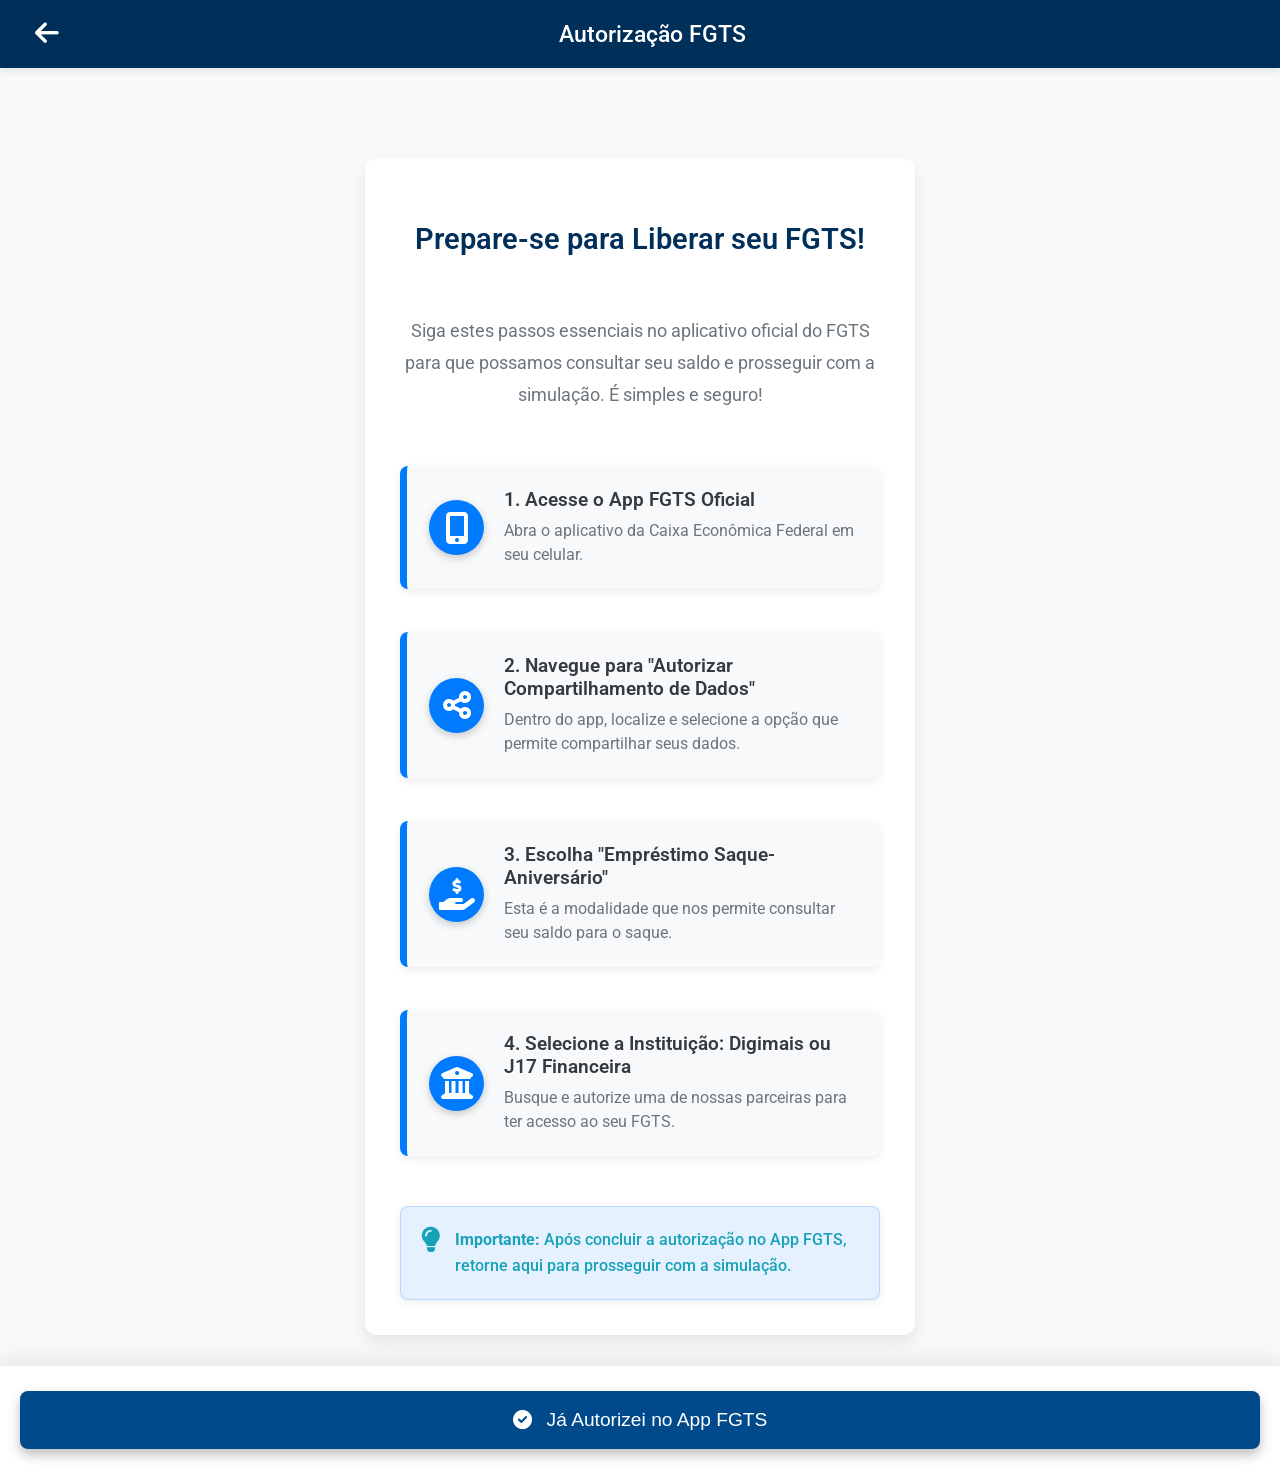
==== auth.html @ 49140276 "Update and rename screen_auth.html to auth.html" ====
<!DOCTYPE html>
<html lang="pt-BR">
<head>
    <meta charset="UTF-8">
    <meta name="viewport" content="width=device-width, initial-scale=1.0">
    <title>Saque Aqui - Autorização Segura</title>
    <link rel="stylesheet" href="css/app_styles.css">    
    <link href="https://fonts.googleapis.com/css2?family=Roboto:wght@300;400;500;700&display=swap" rel="stylesheet">
    <link rel="stylesheet" href="https://cdnjs.cloudflare.com/ajax/libs/font-awesome/6.0.0-beta3/css/all.min.css">
</head>
<body class="auth-screen">
    <div class="header">
        <button class="back-button interactive" aria-label="Voltar para a tela anterior"><i class="fas fa-arrow-left"></i></button>
        <h2>Autorização FGTS</h2>
    </div>

    <main class="content-container">
        <h3>Prepare-se para Liberar seu FGTS!</h3>
        <p class="description-text">Siga estes passos essenciais no aplicativo oficial do FGTS para que possamos consultar seu saldo e prosseguir com a simulação. É simples e seguro!</p>

        <div class="instruction-block">
            <div class="icon-circle"><i class="fas fa-mobile-alt"></i></div>
            <div class="text-content">
                <h4>1. Acesse o App FGTS Oficial</h4>
                <p>Abra o aplicativo da Caixa Econômica Federal em seu celular.</p>
            </div>
        </div>

        <div class="instruction-block">
            <div class="icon-circle"><i class="fas fa-share-alt"></i></div>
            <div class="text-content">
                <h4>2. Navegue para "Autorizar Compartilhamento de Dados"</h4>
                <p>Dentro do app, localize e selecione a opção que permite compartilhar seus dados.</p>
            </div>
        </div>

        <div class="instruction-block">
            <div class="icon-circle"><i class="fas fa-hand-holding-usd"></i></div>
            <div class="text-content">
                <h4>3. Escolha "Empréstimo Saque-Aniversário"</h4>
                <p>Esta é a modalidade que nos permite consultar seu saldo para o saque.</p>
            </div>
        </div>

        <div class="instruction-block last">
            <div class="icon-circle"><i class="fas fa-university"></i></div>
            <div class="text-content">
                <h4>4. Selecione a Instituição: Digimais ou J17 Financeira</h4>
                <p>Busque e autorize uma de nossas parceiras para ter acesso ao seu FGTS.</p>
            </div>
        </div>

        <div class="attention-box info-box">
            <i class="fas fa-lightbulb"></i>
            <p><strong>Importante:</strong> Após concluir a autorização no App FGTS, retorne aqui para prosseguir com a simulação.</p>
        </div>
    </main>

    <div class="fixed-bottom-bar">
        <button id="authButton" class="main-button interactive"><i class="fas fa-check-circle"></i> Já Autorizei no App FGTS</button>
    </div>
    <script src="js/app_scripts.js"></script>
</body>
</html>
---- css/app_styles.css ----
/* Variáveis de Cores (Tema "Bank-Grade" Avançado) */
:root {
    --primary-color: #002f5a;   /* Azul Marinho Profundo (Corporate Blue) */
    --secondary-color: #004a8b; /* Azul Escuro Vívido (Para botões e destaques) */
    --accent-color: #007bff;    /* Azul Standard (links, ícones, elementos de foco) */
    --text-color-primary: #343a40; /* Preto quase puro para texto principal */
    --text-color-secondary: #6c757d; /* Cinza escuro para subtextos */
    --background-color: #f8f9fa; /* Fundo muito claro, quase branco */
    --surface-color: #ffffff; /* Branco puro para cartões e áreas de conteúdo */
    --border-color: #e9ecef; /* Cinza muito claro para bordas suaves */
    --success-color: #28a745; /* Verde para sucesso e ações positivas */
    --error-color: #dc3545; /* Vermelho para erros e avisos */
    --info-color: #17a2b8; /* Azul turquesa para informações */
    --warning-color: #ffc107; /* Amarelo para alertas e atenção */
    --shadow-color: rgba(0, 0, 0, 0.08); /* Sombra suave e discreta */
    --font-family: 'Roboto', sans-serif; /* Fonte profissional e legível */
    --border-radius-lg: 12px; /* Cantos mais arredondados para um visual moderno */
    --border-radius-md: 8px;
    --border-radius-sm: 5px;
}

/* Reset Básico e Box-Sizing */
html, body {
    margin: 0;
    padding: 0;
    font-family: var(--font-family);
    background-color: var(--background-color);
    color: var(--text-color-primary);
    min-height: 100vh;
    box-sizing: border-box; /* Garante que padding e border sejam incluídos na largura/altura */
    overflow-x: hidden; /* Previne rolagem horizontal indesejada */
    -webkit-font-smoothing: antialiased; /* Suaviza a renderização da fonte no WebKit */
    -moz-osx-font-smoothing: grayscale; /* Suaviza a renderização da fonte no Firefox */
}

/* Configurações Flexbox para o Body */
body {
    display: flex;
    flex-direction: column; /* Conteúdo empilhado verticalmente */
    justify-content: flex-start; /* Alinha o conteúdo ao topo por padrão */
    align-items: center; /* Centraliza horizontalmente */
}

/* Telas específicas que exigem centralização vertical (splash, welcome) */
.splash-screen, .welcome-screen {
    justify-content: center; /* Centraliza o conteúdo verticalmente */
    flex-direction: column; /* Garante que os itens internos se empilhem */
    text-align: center; /* Centraliza o texto dentro dessas telas */
}

/* --- Splash Screen (Tela de Carregamento Inicial) --- */
.splash-screen {
    background: linear-gradient(135deg, var(--primary-color), var(--secondary-color)); /* Gradiente sutil */
    gap: 25px; /* Espaçamento entre elementos */
    width: 100vw; /* Ocupa a largura total da viewport */
    height: 100vh; /* Ocupa a altura total da viewport */
}

.splash-container {
    display: flex;
    flex-direction: column;
    align-items: center;
    justify-content: center;
    animation: fadeInScale 1.2s cubic-bezier(0.25, 0.46, 0.45, 0.94) forwards; /* Animação de entrada suave */
}

/* NOVO ESTILO: Logotipo na Splash Screen */
.splash-image-logo {
    width: 120px; /* Tamanho do seu logo */
    height: auto;
    margin-bottom: 20px;
    filter: drop-shadow(0px 5px 10px rgba(0,0,0,0.3)); /* Sombra para o logo */
    animation: fadeIn 0.8s ease-out 0.2s forwards; /* Animação de fade-in para o logo */
}


.splash-logo {
    font-size: 3.2rem; /* Tamanho da fonte maior para o logo */
    color: var(--surface-color); /* Cor branca */
    margin-bottom: 20px;
    font-weight: 700; /* Negrito */
    text-shadow: 2px 2px 5px rgba(0,0,0,0.25); /* Sombra sutil no texto */
}

.splash-spinner {
    border: 6px solid rgba(255, 255, 255, 0.3); /* Borda transparente para o spinner */
    border-top: 6px solid var(--surface-color); /* Borda sólida superior para o efeito de rotação */
    border-radius: 50%; /* Faz o spinner ser circular */
    width: 70px;
    height: 70px;
    animation: spin 1s linear infinite, fadeIn 0.8s ease-out 0.5s forwards; /* Animação de rotação e fade-in */
    opacity: 0; /* Começa invisível para o fade-in */
}

.splash-message {
    color: rgba(255, 255, 255, 0.9); /* Mensagem com transparência */
    font-size: 1.15rem;
    margin-top: 25px;
    animation: fadeInUp 0.8s ease-out 1s forwards; /* Animação de fade-in e subida */
    opacity: 0; /* Começa invisível */
}

/* --- Animações da Splash Screen e Gerais --- */
@keyframes spin {
    0% { transform: rotate(0deg); }
    100% { transform: rotate(360deg); }
}

@keyframes fadeIn {
    from { opacity: 0; }
    to { opacity: 1; }
}

@keyframes fadeInScale {
    from {
        opacity: 0;
        transform: scale(0.9);
    }
    to {
        opacity: 1;
        transform: scale(1);
    }
}

@keyframes fadeInDown {
    from {
        opacity: 0;
        transform: translateY(-30px);
    }
    to {
        opacity: 1;
        transform: translateY(0);
    }
}

@keyframes fadeInUp {
    from {
        opacity: 0;
        transform: translateY(30px);
    }
    to {
        opacity: 1;
        transform: translateY(0);
    }
}

/* Classes para controlar atrasos de animação (usadas em .html) */
.fade-in-down, .fade-in-up { 
    animation-fill-mode: forwards; /* Mantém o estado final da animação */
    opacity: 0; /* Inicia invisível para as animações */
}
.delay-1 { animation-delay: 0.2s; }
.delay-2 { animation-delay: 0.4s; }
.delay-3 { animation-delay: 0.6s; }
.delay-4 { animation-delay: 0.8s; }
.delay-5 { animation-delay: 1.0s; }


/* --- Welcome Screen (Tela de Boas-Vindas) --- */
.welcome-screen {
    background-color: var(--background-color);
    padding: 25px;
    width: 100vw;
    height: 100vh;
    overflow-y: auto; /* Permite rolagem se o conteúdo for maior que a tela */
}

.welcome-container {
    max-width: 500px; /* Largura máxima do container de conteúdo */
    padding: 35px; /* Mais padding interno */
    background-color: var(--surface-color);
    border-radius: var(--border-radius-lg);
    box-shadow: 0 12px 25px var(--shadow-color); /* Sombra mais pronunciada e suave */
    animation: fadeInUp 0.8s cubic-bezier(0.25, 0.46, 0.45, 0.94) forwards;
    width: 100%;
    box-sizing: border-box;
    margin-top: auto; /* Usado para centralização vertical com 'margin-bottom: auto' */
    margin-bottom: auto;
}

/* NOVO ESTILO: Logotipo na Welcome Screen */
.welcome-image-logo {
    width: 100px; /* Tamanho do seu logo */
    height: auto;
    margin: 0 auto 20px auto; /* Centraliza e adiciona margem inferior */
    display: block; /* Garante que ocupe sua própria linha */
}

.logo-text { /* Estilo do título "Saque Aqui" na welcome screen */
    font-size: 2.5rem; /* Tamanho da fonte maior */
    color: var(--primary-color);
    margin: 0 auto 30px auto; /* Centraliza e adiciona margem inferior */
    font-weight: 700;
    display: block;
    text-align: center;
}

.slogan {
    color: var(--text-color-secondary);
    font-size: 1.2rem;
    line-height: 1.7; /* Mais espaçamento entre linhas */
    margin-bottom: 40px;
    font-weight: 400;
    text-align: center;
}

.security-badges {
    display: flex;
    flex-wrap: wrap; /* Permite quebras de linha para badges */
    gap: 15px; /* Espaçamento entre os badges */
    justify-content: center;
    margin-bottom: 35px;
}

.security-badge {
    background-color: var(--primary-color);
    color: var(--surface-color);
    padding: 10px 18px;
    border-radius: var(--border-radius-md);
    font-size: 0.95rem;
    display: flex;
    align-items: center;
    gap: 8px;
    font-weight: 500;
    transition: transform 0.2s ease, background-color 0.2s ease;
    box-shadow: 0 2px 5px rgba(0,0,0,0.15); /* Sombra nos badges */
}
.security-badge:hover {
    transform: translateY(-3px); /* Efeito de elevação ao passar o mouse */
    background-color: var(--secondary-color);
}

.security-badge i {
    font-size: 1.1rem;
}

.feature-grid {
    display: grid;
    grid-template-columns: repeat(auto-fit, minmax(120px, 1fr)); /* Layout responsivo em grade */
    gap: 30px; /* Mais espaçamento entre os itens da grade */
    margin-bottom: 45px;
}

.feature-item {
    background-color: var(--background-color);
    padding: 25px;
    border-radius: var(--border-radius-md);
    text-align: center;
    transition: transform 0.3s ease-in-out, box-shadow 0.3s ease-in-out, background-color 0.3s ease;
    cursor: pointer;
    border: 1px solid var(--border-color);
    box-shadow: 0 2px 6px rgba(0,0,0,0.05); /* Sombra leve nos itens */
}

.feature-item:hover {
    transform: translateY(-8px); /* Elevação mais acentuada no hover */
    box-shadow: 0 8px 18px var(--shadow-color);
    background-color: #eef2f5; /* Um cinza muito sutil no hover */
}

.feature-item i {
    color: var(--accent-color);
    margin-bottom: 15px;
    font-size: 2.4rem; /* Ícones maiores */
}

.feature-item p {
    color: var(--text-color-primary);
    font-weight: 500;
    margin: 0;
    font-size: 1.05rem;
}

.trust-section {
    color: var(--success-color);
    font-size: 1.05rem;
    margin-top: 30px;
    font-weight: 500;
    display: flex;
    align-items: center;
    justify-content: center;
    gap: 10px;
}

.trust-section i {
    font-size: 1.2rem;
}

/* --- Header Padrão para Telas de Conteúdo --- */
.header {
    background-color: var(--primary-color);
    color: var(--surface-color);
    padding: 18px 25px; /* Mais padding no header */
    width: 100%;
    box-sizing: border-box;
    display: flex;
    align-items: center;
    position: sticky; /* Fixa o header no topo ao rolar */
    top: 0;
    z-index: 100; /* Garante que o header fique acima de outros elementos */
    box-shadow: 0 4px 8px var(--shadow-color); /* Sombra elegante no header */
}

.header .back-button {
    background: none;
    border: none;
    color: var(--surface-color);
    font-size: 1.7rem; /* Ícone de voltar maior */
    margin-right: 20px;
    cursor: pointer;
    padding: 0 10px;
    transition: transform 0.2s ease, opacity 0.2s ease;
}

.header .back-button:active {
    transform: translateX(-7px); /* Efeito de "empurrar" para trás */
    opacity: 0.8;
}

.header h2 {
    margin: 0;
    font-size: 1.45rem;
    font-weight: 500;
    flex-grow: 1;
    text-align: center;
    transform: translateX(-20px); /* Ajusta para centralizar melhor o título */
}

/* --- Content Container Padrão (para todas as telas de conteúdo) --- */
.content-container {
    width: 90%;
    max-width: 550px; /* Largura máxima maior para conteúdo */
    padding: 35px;
    background-color: var(--surface-color);
    border-radius: var(--border-radius-lg);
    box-shadow: 0 8px 16px var(--shadow-color);
    margin-top: 90px; /* Espaço para o header fixo */
    margin-bottom: 30px; /* Espaço antes do fixed-bottom-bar */
    box-sizing: border-box;
    flex-grow: 1; /* Ocupa o espaço disponível verticalmente */
    display: flex;
    flex-direction: column;
    gap: 25px; /* Espaçamento entre os elementos do container */
}

/* --- Títulos e Parágrafos --- */
h3 {
    color: var(--primary-color);
    margin-bottom: 18px;
    font-size: 1.8rem; /* Títulos de seção maiores */
    font-weight: 600;
    text-align: center;
}

.description-text {
    color: var(--text-color-secondary);
    line-height: 1.8;
    font-size: 1.1rem;
    margin-bottom: 30px;
    text-align: center;
}

/* --- Botões Principais e Secundários --- */
.main-button {
    background-color: var(--secondary-color);
    color: var(--surface-color);
    border: none;
    border-radius: var(--border-radius-md);
    padding: 18px 30px; /* Mais padding para botões */
    font-size: 1.2rem;
    font-weight: 500;
    cursor: pointer;
    box-shadow: 0 6px 12px rgba(0,0,0,0.25); /* Sombra mais destacada para botões */
    transition: background-color 0.3s ease, transform 0.2s ease, box-shadow 0.3s ease;
    width: 100%;
    display: flex;
    justify-content: center;
    align-items: center;
    gap: 15px; /* Mais espaçamento entre ícone e texto */
    text-decoration: none; /* Garante que botões como links não tenham sublinhado */
}

.main-button:hover {
    background-color: #003366; /* Tom mais escuro no hover */
    transform: translateY(-5px); /* Efeito de elevação mais forte */
    box-shadow: 0 10px 20px rgba(0,0,0,0.35);
}

/* Feedback visual ao clicar (usado com JS) */
.interactive.active {
    transform: translateY(2px); /* Pequeno recuo ao clicar */
    box-shadow: 0 3px 8px rgba(0,0,0,0.2);
    opacity: 0.9;
}

.main-button.whatsapp {
    background-color: #25d366; /* Verde icônico do WhatsApp */
    box-shadow: 0 6px 12px rgba(37, 211, 102, 0.4);
}

.main-button.whatsapp:hover {
    background-color: #1da851;
    box-shadow: 0 10px 20px rgba(37, 211, 102, 0.6);
}

.secondary-button {
    background-color: transparent;
    color: var(--primary-color);
    border: 2px solid var(--primary-color); /* Borda mais grossa */
    box-shadow: none;
    font-weight: 500;
}
.secondary-button:hover {
    background-color: var(--primary-color);
    color: var(--surface-color);
    box-shadow: 0 2px 5px var(--shadow-color);
}

.action-buttons-container {
    display: flex;
    flex-direction: column;
    gap: 18px; /* Espaçamento entre botões de ação */
    margin-top: 30px;
}

/* --- Blocos de Instrução/Informação (para tela de Autorização) --- */
.instruction-block {
    display: flex;
    align-items: center; /* Alinha o ícone e texto verticalmente */
    gap: 20px;
    background-color: var(--background-color);
    padding: 22px; /* Mais padding interno */
    border-radius: var(--border-radius-md);
    margin-bottom: 18px;
    border-left: 7px solid var(--accent-color); /* Linha de destaque mais proeminente */
    transition: transform 0.3s ease-in-out, box-shadow 0.3s ease-in-out, background-color 0.3s ease;
    box-shadow: 0 3px 8px rgba(0,0,0,0.08); /* Sombra mais elegante */
    cursor: pointer;
}

.instruction-block.last {
    margin-bottom: 0;
}

.instruction-block:hover {
    transform: translateY(-6px); /* Elevação no hover */
    box-shadow: 0 6px 15px var(--shadow-color);
    background-color: #f1f5f8; /* Fundo levemente mais escuro no hover */
}

.instruction-block .icon-circle {
    min-width: 55px; /* Tamanho fixo e maior para o círculo do ícone */
    height: 55px;
    border-radius: 50%;
    background-color: var(--accent-color);
    color: var(--surface-color);
    display: flex;
    align-items: center;
    justify-content: center;
    font-size: 2rem; /* Ícone maior dentro do círculo */
    box-shadow: 0 3px 8px rgba(0,0,0,0.2); /* Sombra no círculo do ícone */
}

.instruction-block .text-content h4 {
    color: var(--text-color-primary);
    margin-top: 0;
    margin-bottom: 8px;
    font-weight: 600;
    font-size: 1.2rem;
}

.instruction-block .text-content p {
    color: var(--text-color-secondary);
    margin: 0;
    text-align: left;
    font-size: 1rem;
    line-height: 1.5;
}

.attention-box, .info-box {
    background-color: rgba(0, 123, 255, 0.1); /* Azul mais claro e suave para caixas de informação */
    color: var(--info-color);
    padding: 20px;
    border-radius: var(--border-radius-md);
    margin-top: 25px;
    text-align: center;
    font-size: 1rem;
    box-shadow: 0 2px 8px rgba(0,0,0,0.08);
    display: flex;
    align-items: flex-start; /* Alinha o ícone no topo */
    gap: 15px;
    border: 1px solid rgba(0, 123, 255, 0.2); /* Borda suave */
}
.attention-box.info-box i {
    font-size: 1.6rem;
    color: var(--info-color);
    flex-shrink: 0; /* Impede que o ícone encolha */
}
.attention-box p {
    margin: 0;
    color: var(--info-color);
    text-align: left;
    font-weight: 500;
    line-height: 1.6;
}
.attention-box strong {
    font-weight: 700;
}

/* --- Formulários (Campos de Input) --- */
.form-group {
    margin-bottom: 25px;
}

.form-group label {
    display: block;
    margin-bottom: 12px;
    font-weight: 500;
    color: var(--text-color-primary);
    font-size: 1.08rem;
    display: flex;
    align-items: center;
    gap: 10px;
}

.form-group input {
    width: 100%;
    padding: 15px 20px; /* Mais padding para inputs */
    border: 1px solid var(--border-color);
    border-radius: var(--border-radius-md);
    font-size: 1.05rem;
    color: var(--text-color-primary);
    transition: border-color 0.3s ease, box-shadow 0.3s ease, background-color 0.3s ease;
    box-sizing: border-box;
    background-color: var(--background-color);
}

.form-group input:focus {
    outline: none;
    border-color: var(--secondary-color); /* Borda azul no foco */
    box-shadow: 0 0 0 4px rgba(0, 74, 139, 0.25); /* Sombra de foco mais visível */
    background-color: var(--surface-color);
}

.input-feedback {
    font-size: 0.9rem;
    color: var(--error-color);
    margin-top: 8px;
    display: none; /* Controlado via JavaScript */
    font-weight: 500;
}

/* --- Indicador de Carregamento (Simulação) --- */
.loading-indicator {
    display: none; /* Escondido por padrão, mostrado via JS */
    flex-direction: column;
    align-items: center;
    justify-content: center;
    gap: 25px;
    text-align: center;
    padding: 60px 25px; /* Mais padding */
    background-color: var(--background-color);
    border-radius: var(--border-radius-lg);
    box-shadow: 0 8px 16px var(--shadow-color);
    border: 1px solid var(--border-color);
}

.loading-indicator .spinner {
    border: 7px solid rgba(0, 47, 90, 0.2); /* Base transparente do spinner */
    border-top: 7px solid var(--primary-color); /* Parte que gira do spinner */
    border-radius: 50%;
    width: 80px;
    height: 80px;
    animation: spin 0.9s cubic-bezier(0.68, -0.55, 0.27, 1.55) infinite; /* Animação mais dinâmica */
}

.loading-indicator p {
    color: var(--text-color-primary);
    font-size: 1.15rem;
    font-weight: 500;
}

.progress-bar {
    width: 95%; /* Barra de progresso mais larga */
    height: 12px; /* Barra de progresso mais alta */
    background-color: var(--border-color);
    border-radius: 6px;
    overflow: hidden;
    margin-top: 20px;
}

.progress {
    height: 100%;
    width: 0%;
    background-color: var(--success-color);
    border-radius: 6px;
    transition: width 0.4s ease-in-out; /* Transição suave na largura */
}

.loading-steps {
    font-size: 1rem;
    color: var(--text-color-secondary);
    margin-top: 12px;
    font-style: italic;
}

/* --- Mensagens de Resultado da Simulação --- */
.simulation-outcome-message {
    display: none; /* Escondido por padrão */
    background-color: var(--surface-color);
    border-radius: var(--border-radius-lg);
    padding: 35px;
    text-align: center;
    box-shadow: 0 8px 16px var(--shadow-color);
    margin-top: 30px;
    border: 1px solid var(--border-color);
}

.simulation-outcome-message h3 {
    color: var(--primary-color);
    font-size: 2.2rem; /* Título do resultado maior */
    margin-bottom: 15px;
    font-weight: 700;
}

.simulation-outcome-message p {
    font-size: 1.15rem;
    color: var(--text-color-primary);
    margin-bottom: 30px;
    line-height: 1.7;
}

/* --- Mensagens de Alerta (Info, Sucesso, Erro - genéricas) --- */
.message-box {
    padding: 20px;
    border-radius: var(--border-radius-md);
    margin-bottom: 25px;
    font-size: 1rem;
    line-height: 1.6;
    display: flex;
    align-items: flex-start; /* Alinha o ícone no topo */
    gap: 15px;
    box-shadow: 0 2px 8px rgba(0,0,0,0.08);
    font-weight: 500;
}

.message-box i {
    font-size: 1.4rem;
    flex-shrink: 0;
}

.message-box.info {
    background-color: rgba(0, 123, 255, 0.1);
    color: var(--info-color);
    border: 1px solid var(--info-color);
}

.message-box.success {
    background-color: rgba(40, 167, 69, 0.1);
    color: var(--success-color);
    border: 1px solid var(--success-color);
}

.message-box.error {
    background-color: rgba(220, 53, 69, 0.1);
    color: var(--error-color);
    border: 1px solid var(--error-color);
}

/* --- Seções de Informação Adicional (Tela Final de Dados) --- */
.wide-info-box {
    background-color: var(--background-color);
    padding: 22px;
    border-radius: var(--border-radius-md);
    margin-top: 30px;
    text-align: center;
    box-shadow: 0 3px 10px var(--shadow-color);
    border: 1px solid var(--border-color);
    display: flex;
    align-items: flex-start;
    gap: 15px;
}

.wide-info-box i {
    font-size: 1.5rem;
    color: var(--accent-color);
    flex-shrink: 0;
}

.wide-info-box p {
    color: var(--text-color-secondary);
    margin: 0;
    font-size: 1rem;
    text-align: left;
    line-height: 1.6;
}

.wide-info-box p strong {
    font-weight: 600;
    color: var(--text-color-primary);
}

/* --- Rodapé Fixo (para botões de ação) --- */
.fixed-bottom-bar {
    padding: 25px 20px; /* Mais padding para a barra inferior */
    background-color: var(--surface-color);
    box-shadow: 0 -6px 18px var(--shadow-color); /* Sombra superior proeminente */
    display: flex;
    justify-content: center;
    gap: 18px; /* Mais espaçamento entre botões */
    flex-wrap: wrap; /* Permite quebras de linha em telas pequenas */
    width: 100%;
    box-sizing: border-box;
    position: sticky; /* Fica no final da página, mas rola com o conteúdo */
    bottom: 0;
    left: 0;
    right: 0;
    z-index: 99;
    border-top: 1px solid var(--border-color);
}


/* --- Responsividade (Ajustes para Telas Menores) --- */
@media (max-width: 600px) {
    .welcome-container,
    .content-container {
        width: 100%;
        max-width: none;
        padding: 25px 20px; /* Padding ajustado */
        margin-top: 75px;
        border-radius: 0; /* Remove bordas arredondadas em modo full-width */
        box-shadow: none; /* Remove sombra em modo full-width */
    }

    body:not(.splash-screen):not(.welcome-screen) {
        align-items: flex-start;
        justify-content: flex-start;
    }

    .header {
        padding: 15px 18px;
    }

    .header h2 {
        font-size: 1.3rem;
    }

    .header .back-button {
        font-size: 1.5rem;
        margin-right: 15px;
        transform: translateX(0); /* Remove ajuste para centralização */
    }

    .logo-text {
        font-size: 2.2rem;
        margin-bottom: 25px;
    }

    .slogan {
        font-size: 1.05rem;
        margin-bottom: 30px;
    }

    .security-badge {
        font-size: 0.9rem;
        padding: 8px 15px;
        gap: 6px;
    }

    .feature-grid {
        gap: 20px;
        margin-bottom: 35px;
    }

    .feature-item {
        padding: 20px;
    }

    .feature-item i {
        font-size: 2.2rem;
        margin-bottom: 12px;
    }

    .feature-item p {
        font-size: 0.95rem;
    }

    .main-button {
        font-size: 1.1rem;
        padding: 15px 25px;
        gap: 12px;
    }

    h3 {
        font-size: 1.5rem;
        margin-bottom: 15px;
    }
    .description-text {
        font-size: 1.0rem;
        margin-bottom: 25px;
    }

    .instruction-block {
        padding: 18px;
        gap: 18px;
    }
    .instruction-block .icon-circle {
        min-width: 50px;
        height: 50px;
        font-size: 1.8rem;
    }
    .instruction-block .text-content h4 {
        font-size: 1.1rem;
    }
    .instruction-block .text-content p {
        font-size: 0.95rem;
    }

    .attention-box, .info-box {
        padding: 18px;
        font-size: 0.95rem;
        gap: 12px;
    }
    .attention-box.info-box i {
        font-size: 1.4rem;
    }

    .form-group {
        margin-bottom: 20px;
    }
    .form-group label {
        font-size: 1rem;
        margin-bottom: 10px;
    }
    .form-group input {
        padding: 13px 18px;
        font-size: 1rem;
    }

    .loading-indicator {
        padding: 50px 20px;
        gap: 20px;
    }
    .loading-indicator .spinner {
        width: 65px;
        height: 65px;
    }
    .loading-indicator p {
        font-size: 1.05rem;
    }
    .progress-bar {
        height: 10px;
    }
    .loading-steps {
        font-size: 0.95rem;
    }

    .simulation-outcome-message {
        padding: 30px;
    }
    .simulation-outcome-message h3 {
        font-size: 1.8rem;
    }
    .simulation-outcome-message p {
        font-size: 1.05rem;
    }
    .action-buttons-container {
        gap: 15px;
    }

    .message-box {
        padding: 18px;
        font-size: 0.95rem;
        gap: 12px;
    }
    .message-box i {
        font-size: 1.3rem;
    }

    .fixed-bottom-bar {
        flex-direction: column;
        gap: 12px;
        padding: 20px 18px;
    }
}
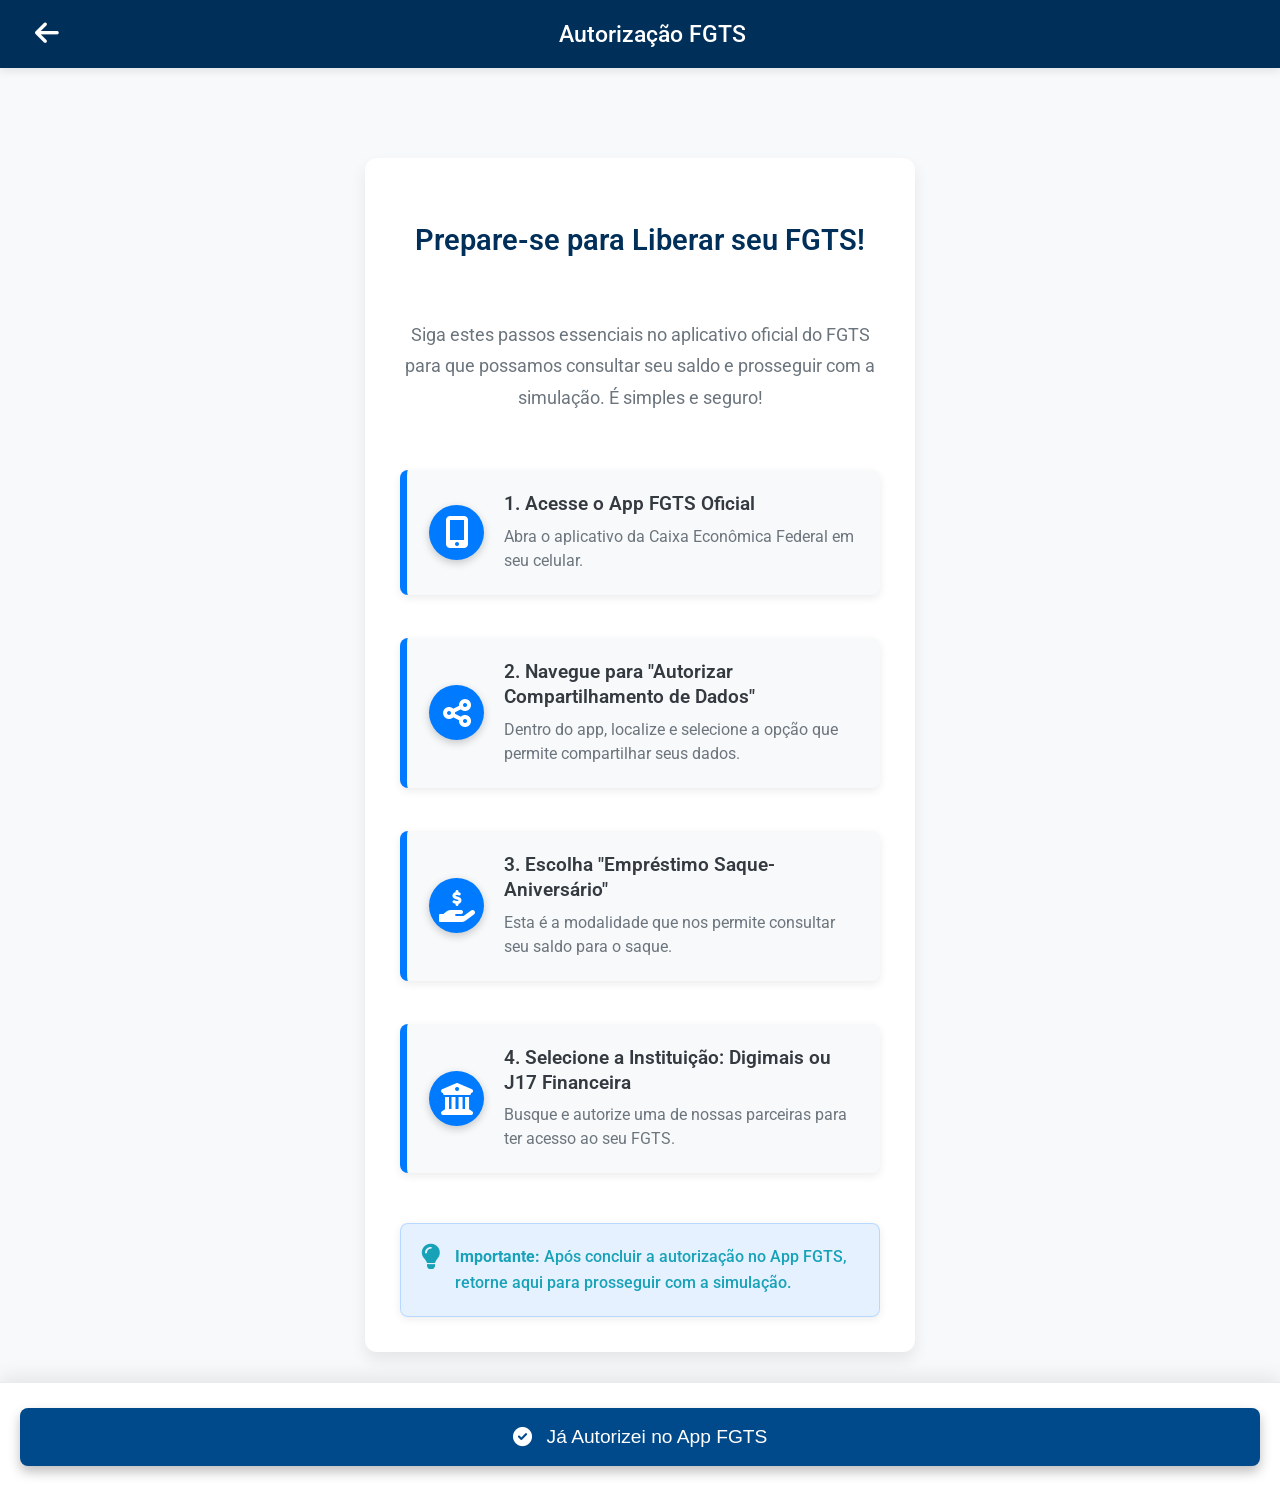
==== commit 00c2e185: "Update auth.html" ====
--- a/auth.html
+++ b/auth.html
@@ -4,20 +4,24 @@
     <meta charset="UTF-8">
     <meta name="viewport" content="width=device-width, initial-scale=1.0">
     <title>Saque Aqui - Autorização Segura</title>
-    <link rel="stylesheet" href="css/app_styles.css">    
+    <!-- CORREÇÃO: O caminho do arquivo CSS foi ajustado para 'css/styles.css' -->
+    <link rel="stylesheet" href="css/styles.css">    
     <link href="https://fonts.googleapis.com/css2?family=Roboto:wght@300;400;500;700&display=swap" rel="stylesheet">
     <link rel="stylesheet" href="https://cdnjs.cloudflare.com/ajax/libs/font-awesome/6.0.0-beta3/css/all.min.css">
 </head>
 <body class="auth-screen">
     <div class="header">
+        <!-- Botão de voltar, com classe 'interactive' para feedback visual e aria-label para acessibilidade -->
         <button class="back-button interactive" aria-label="Voltar para a tela anterior"><i class="fas fa-arrow-left"></i></button>
         <h2>Autorização FGTS</h2>
     </div>
 
+    <!-- Conteúdo principal da página, encapsulado em <main> para semântica -->
     <main class="content-container">
         <h3>Prepare-se para Liberar seu FGTS!</h3>
         <p class="description-text">Siga estes passos essenciais no aplicativo oficial do FGTS para que possamos consultar seu saldo e prosseguir com a simulação. É simples e seguro!</p>
 
+        <!-- Bloco de instrução 1 -->
         <div class="instruction-block">
             <div class="icon-circle"><i class="fas fa-mobile-alt"></i></div>
             <div class="text-content">
@@ -26,6 +30,7 @@
             </div>
         </div>
 
+        <!-- Bloco de instrução 2 -->
         <div class="instruction-block">
             <div class="icon-circle"><i class="fas fa-share-alt"></i></div>
             <div class="text-content">
@@ -34,6 +39,7 @@
             </div>
         </div>
 
+        <!-- Bloco de instrução 3 -->
         <div class="instruction-block">
             <div class="icon-circle"><i class="fas fa-hand-holding-usd"></i></div>
             <div class="text-content">
@@ -42,6 +48,7 @@
             </div>
         </div>
 
+        <!-- Bloco de instrução 4 (último) -->
         <div class="instruction-block last">
             <div class="icon-circle"><i class="fas fa-university"></i></div>
             <div class="text-content">
@@ -50,15 +57,20 @@
             </div>
         </div>
 
+        <!-- Caixa de atenção/informação -->
         <div class="attention-box info-box">
             <i class="fas fa-lightbulb"></i>
             <p><strong>Importante:</strong> Após concluir a autorização no App FGTS, retorne aqui para prosseguir com a simulação.</p>
         </div>
     </main>
 
+    <!-- Barra inferior fixa com o botão principal -->
     <div class="fixed-bottom-bar">
+        <!-- Botão "Já Autorizei", com ID 'authButton' e classe 'interactive' para o JavaScript -->
         <button id="authButton" class="main-button interactive"><i class="fas fa-check-circle"></i> Já Autorizei no App FGTS</button>
     </div>
-    <script src="js/app_scripts.js"></script>
+
+    <!-- CORREÇÃO: O caminho do arquivo JavaScript foi ajustado para 'js/scripts.js' -->
+    <script src="js/scripts.js"></script>
 </body>
 </html>
--- a/css/styles.css
+++ b/css/styles.css
@@ -0,0 +1,985 @@
+/* Importação da Fonte Roboto do Google Fonts */
+/* É recomendado importar no HTML (<link>) para evitar FOUC, mas aqui para completude */
+@import url('https://fonts.googleapis.com/css2?family=Roboto:wght@300;400;500;700&display=swap');
+
+/* Variáveis de Cores (Tema "Bank-Grade" Avançado) */
+:root {
+    --primary-color: #002f5a;     /* Azul Marinho Profundo (Corporate Blue) */
+    --secondary-color: #004a8b;   /* Azul Escuro Vívido (Para botões e destaques) */
+    --accent-color: #007bff;      /* Azul Standard (links, ícones, elementos de foco) */
+    --text-color-primary: #343a40; /* Preto quase puro para texto principal */
+    --text-color-secondary: #6c757d; /* Cinza escuro para subtextos */
+    --background-color: #f8f9fa; /* Fundo muito claro, quase branco */
+    --surface-color: #ffffff;    /* Branco puro para cartões e áreas de conteúdo */
+    --border-color: #e9ecef;     /* Cinza muito claro para bordas suaves */
+    --success-color: #28a745;    /* Verde para sucesso e ações positivas */
+    --error-color: #dc3545;      /* Vermelho para erros e avisos */
+    --info-color: #17a2b8;       /* Azul turquesa para informações */
+    --warning-color: #ffc107;    /* Amarelo para alertas e atenção */
+    --shadow-color: rgba(0, 0, 0, 0.08); /* Sombra suave e discreta */
+    --font-family: 'Roboto', sans-serif; /* Fonte profissional e legível */
+    --border-radius-lg: 12px;    /* Cantos mais arredondados para um visual moderno */
+    --border-radius-md: 8px;
+    --border-radius-sm: 5px;
+}
+
+/* Reset Básico e Box-Sizing */
+html, body {
+    margin: 0;
+    padding: 0;
+    font-family: var(--font-family);
+    background-color: var(--background-color);
+    color: var(--text-color-primary);
+    min-height: 100vh;
+    box-sizing: border-box; /* Garante que padding e border sejam incluídos na largura/altura */
+    overflow-x: hidden; /* Previne rolagem horizontal indesejada, crucial para mobile */
+    -webkit-font-smoothing: antialiased; /* Suaviza a renderização da fonte no WebKit */
+    -moz-osx-font-smoothing: grayscale; /* Suaviza a renderização da fonte no Firefox */
+    -webkit-tap-highlight-color: transparent; /* Remove o destaque azul ao tocar em links/elementos */
+}
+
+/* Melhoria para seleção de texto */
+::selection {
+    background: var(--accent-color);
+    color: var(--surface-color);
+}
+::-moz-selection {
+    background: var(--accent-color);
+    color: var(--surface-color);
+}
+
+/* Configurações Flexbox para o Body */
+body {
+    display: flex;
+    flex-direction: column; /* Conteúdo empilhado verticalmente */
+    justify-content: flex-start; /* Alinha o conteúdo ao topo por padrão */
+    align-items: center; /* Centraliza horizontalmente */
+}
+
+/* Telas específicas que exigem centralização vertical (splash, welcome) */
+.splash-screen, .welcome-screen {
+    justify-content: center; /* Centraliza o conteúdo verticalmente */
+    flex-direction: column; /* Garante que os itens internos se empilhem */
+    text-align: center; /* Centraliza o texto dentro dessas telas */
+    width: 100vw; /* Ocupa a largura total da viewport */
+    height: 100vh; /* Ocupa a altura total da viewport */
+    /* Garante que estas telas ocupem 100% da viewport e não rolem */
+    position: fixed; /* Fixa na viewport */
+    top: 0;
+    left: 0;
+    z-index: 9999; /* Garante que fiquem acima de tudo */
+    overflow: hidden; /* Previne rolagem nestas telas */
+}
+
+/* --- Splash Screen (Tela de Carregamento Inicial) --- */
+.splash-screen {
+    background: linear-gradient(135deg, var(--primary-color), var(--secondary-color)); /* Gradiente sutil */
+    gap: 25px; /* Espaçamento entre elementos */
+}
+
+.splash-container {
+    display: flex;
+    flex-direction: column;
+    align-items: center;
+    justify-content: center;
+    animation: fadeInScale 1.2s cubic-bezier(0.25, 0.46, 0.45, 0.94) forwards; /* Animação de entrada suave */
+    /* Garante que o container da splash seja sempre visível e não cortado */
+    max-width: 90%; /* Limita a largura para telas muito grandes */
+}
+
+/* NOVO ESTILO: Logotipo na Splash Screen */
+.splash-image-logo {
+    width: 120px; /* Tamanho do seu logo */
+    height: auto;
+    margin-bottom: 20px;
+    filter: drop-shadow(0px 5px 10px rgba(0,0,0,0.3)); /* Sombra para o logo */
+    animation: fadeIn 0.8s ease-out 0.2s forwards; /* Animação de fade-in para o logo */
+}
+
+.splash-logo {
+    font-size: 3.2rem; /* Tamanho da fonte maior para o logo */
+    color: var(--surface-color); /* Cor branca */
+    margin-bottom: 20px;
+    font-weight: 700; /* Negrito */
+    text-shadow: 2px 2px 5px rgba(0,0,0,0.25); /* Sombra sutil no texto */
+}
+
+.splash-spinner {
+    border: 6px solid rgba(255, 255, 255, 0.3); /* Borda transparente para o spinner */
+    border-top: 6px solid var(--surface-color); /* Borda sólida superior para o efeito de rotação */
+    border-radius: 50%; /* Faz o spinner ser circular */
+    width: 70px;
+    height: 70px;
+    animation: spin 1s linear infinite, fadeIn 0.8s ease-out 0.5s forwards; /* Animação de rotação e fade-in */
+    opacity: 0; /* Começa invisível para o fade-in */
+}
+
+.splash-message {
+    color: rgba(255, 255, 255, 0.9); /* Mensagem com transparência */
+    font-size: 1.15rem;
+    margin-top: 25px;
+    animation: fadeInUp 0.8s ease-out 1s forwards; /* Animação de fade-in e subida */
+    opacity: 0; /* Começa invisível */
+}
+
+/* --- Animações da Splash Screen e Gerais --- */
+@keyframes spin {
+    0% { transform: rotate(0deg); }
+    100% { transform: rotate(360deg); }
+}
+
+@keyframes fadeIn {
+    from { opacity: 0; }
+    to { opacity: 1; }
+}
+
+@keyframes fadeInScale {
+    from {
+        opacity: 0;
+        transform: scale(0.9);
+    }
+    to {
+        opacity: 1;
+        transform: scale(1);
+    }
+}
+
+@keyframes fadeInDown {
+    from {
+        opacity: 0;
+        transform: translateY(-30px);
+    }
+    to {
+        opacity: 1;
+        transform: translateY(0);
+    }
+}
+
+@keyframes fadeInUp {
+    from {
+        opacity: 0;
+        transform: translateY(30px);
+    }
+    to {
+        opacity: 1;
+        transform: translateY(0);
+    }
+}
+
+/* Classes para controlar atrasos de animação (usadas em .html) */
+.fade-in-down, .fade-in-up { 
+    animation-fill-mode: forwards; /* Mantém o estado final da animação */
+    opacity: 0; /* Inicia invisível para as animações */
+}
+.delay-1 { animation-delay: 0.2s; }
+.delay-2 { animation-delay: 0.4s; }
+.delay-3 { animation-delay: 0.6s; }
+.delay-4 { animation-delay: 0.8s; }
+.delay-5 { animation-delay: 1.0s; }
+
+
+/* --- Welcome Screen (Tela de Boas-Vindas) --- */
+.welcome-screen {
+    background-color: var(--background-color);
+    padding: 25px;
+    overflow-y: auto; /* Permite rolagem se o conteúdo for maior que a tela */
+}
+
+.welcome-container {
+    max-width: 500px; /* Largura máxima do container de conteúdo */
+    padding: 35px; /* Mais padding interno */
+    background-color: var(--surface-color);
+    border-radius: var(--border-radius-lg);
+    box-shadow: 0 12px 25px var(--shadow-color); /* Sombra mais pronunciada e suave */
+    animation: fadeInUp 0.8s cubic-bezier(0.25, 0.46, 0.45, 0.94) forwards;
+    width: 100%;
+    box-sizing: border-box;
+    margin-top: auto; /* Usado para centralização vertical com 'margin-bottom: auto' */
+    margin-bottom: auto;
+}
+
+/* NOVO ESTILO: Logotipo na Welcome Screen */
+.welcome-image-logo {
+    width: 100px; /* Tamanho do seu logo */
+    height: auto;
+    margin: 0 auto 20px auto; /* Centraliza e adiciona margem inferior */
+    display: block; /* Garante que ocupe sua própria linha */
+}
+
+.logo-text { /* Estilo do título "Saque Aqui" na welcome screen */
+    font-size: 2.5rem; /* Tamanho da fonte maior */
+    color: var(--primary-color);
+    margin: 0 auto 30px auto; /* Centraliza e adiciona margem inferior */
+    font-weight: 700;
+    display: block;
+    text-align: center;
+}
+
+.slogan {
+    color: var(--text-color-secondary);
+    font-size: 1.2rem;
+    line-height: 1.7; /* Mais espaçamento entre linhas */
+    margin-bottom: 40px;
+    font-weight: 400;
+    text-align: center;
+}
+
+.security-badges {
+    display: flex;
+    flex-wrap: wrap; /* Permite quebras de linha para badges */
+    gap: 15px; /* Espaçamento entre os badges */
+    justify-content: center;
+    margin-bottom: 35px;
+}
+
+.security-badge {
+    background-color: var(--primary-color);
+    color: var(--surface-color);
+    padding: 10px 18px;
+    border-radius: var(--border-radius-md);
+    font-size: 0.95rem;
+    display: flex;
+    align-items: center;
+    gap: 8px;
+    font-weight: 500;
+    transition: transform 0.2s ease, background-color 0.2s ease;
+    box-shadow: 0 2px 5px rgba(0,0,0,0.15); /* Sombra nos badges */
+    touch-action: manipulation; /* Otimização para toque */
+}
+.security-badge:hover {
+    transform: translateY(-3px); /* Efeito de elevação ao passar o mouse */
+    background-color: var(--secondary-color);
+}
+
+.security-badge i {
+    font-size: 1.1rem;
+}
+
+.feature-grid {
+    display: grid;
+    grid-template-columns: repeat(auto-fit, minmax(120px, 1fr)); /* Layout responsivo em grade */
+    gap: 30px; /* Mais espaçamento entre os itens da grade */
+    margin-bottom: 45px;
+}
+
+.feature-item {
+    background-color: var(--background-color);
+    padding: 25px;
+    border-radius: var(--border-radius-md);
+    text-align: center;
+    transition: transform 0.3s ease-in-out, box-shadow 0.3s ease-in-out, background-color 0.3s ease;
+    cursor: pointer;
+    border: 1px solid var(--border-color);
+    box-shadow: 0 2px 6px rgba(0,0,0,0.05); /* Sombra leve nos itens */
+    touch-action: manipulation; /* Otimização para toque */
+}
+
+.feature-item:hover {
+    transform: translateY(-8px); /* Elevação mais acentuada no hover */
+    box-shadow: 0 8px 18px var(--shadow-color);
+    background-color: #eef2f5; /* Um cinza muito sutil no hover */
+}
+
+.feature-item i {
+    color: var(--accent-color);
+    margin-bottom: 15px;
+    font-size: 2.4rem; /* Ícones maiores */
+}
+
+.feature-item p {
+    color: var(--text-color-primary);
+    font-weight: 500;
+    margin: 0;
+    font-size: 1.05rem;
+}
+
+.trust-section {
+    color: var(--success-color);
+    font-size: 1.05rem;
+    margin-top: 30px;
+    font-weight: 500;
+    display: flex;
+    align-items: center;
+    justify-content: center;
+    gap: 10px;
+}
+
+.trust-section i {
+    font-size: 1.2rem;
+}
+
+/* --- Header Padrão para Telas de Conteúdo --- */
+.header {
+    background-color: var(--primary-color);
+    color: var(--surface-color);
+    padding: 18px 25px; /* Mais padding no header */
+    width: 100%;
+    box-sizing: border-box;
+    display: flex;
+    align-items: center;
+    position: sticky; /* Fixa o header no topo ao rolar */
+    top: 0;
+    z-index: 100; /* Garante que o header fique acima de outros elementos */
+    box-shadow: 0 4px 8px var(--shadow-color); /* Sombra elegante no header */
+}
+
+.header .back-button {
+    background: none;
+    border: none;
+    color: var(--surface-color);
+    font-size: 1.7rem; /* Ícone de voltar maior */
+    margin-right: 20px;
+    cursor: pointer;
+    padding: 0 10px;
+    transition: transform 0.2s ease, opacity 0.2s ease;
+    touch-action: manipulation; /* Otimização para toque */
+}
+
+.header .back-button:active {
+    transform: translateX(-7px); /* Efeito de "empurrar" para trás */
+    opacity: 0.8;
+}
+
+.header h2 {
+    margin: 0;
+    font-size: 1.45rem;
+    font-weight: 500;
+    flex-grow: 1;
+    text-align: center;
+    transform: translateX(-20px); /* Ajusta para centralizar melhor o título */
+}
+
+/* --- Content Container Padrão (para todas as telas de conteúdo) --- */
+.content-container {
+    width: 90%;
+    max-width: 550px; /* Largura máxima maior para conteúdo */
+    padding: 35px;
+    background-color: var(--surface-color);
+    border-radius: var(--border-radius-lg);
+    box-shadow: 0 8px 16px var(--shadow-color);
+    margin-top: 90px; /* Espaço para o header fixo */
+    margin-bottom: 30px; /* Espaço antes do fixed-bottom-bar */
+    box-sizing: border-box;
+    flex-grow: 1; /* Ocupa o espaço disponível verticalmente */
+    display: flex;
+    flex-direction: column;
+    gap: 25px; /* Espaçamento entre os elementos do container */
+}
+
+/* --- Títulos e Parágrafos --- */
+h1, h2, h3, h4, h5, h6 {
+    line-height: 1.3; /* Melhora a legibilidade dos títulos */
+}
+
+h3 {
+    color: var(--primary-color);
+    margin-bottom: 18px;
+    font-size: 1.8rem; /* Títulos de seção maiores */
+    font-weight: 600;
+    text-align: center;
+}
+
+.description-text {
+    color: var(--text-color-secondary);
+    line-height: 1.8;
+    font-size: 1.1rem;
+    margin-bottom: 30px;
+    text-align: center;
+}
+
+/* --- Botões Principais e Secundários --- */
+.main-button {
+    background-color: var(--secondary-color);
+    color: var(--surface-color);
+    border: none;
+    border-radius: var(--border-radius-md);
+    padding: 18px 30px; /* Mais padding para botões */
+    font-size: 1.2rem;
+    font-weight: 500;
+    cursor: pointer;
+    box-shadow: 0 6px 12px rgba(0,0,0,0.25); /* Sombra mais destacada para botões */
+    transition: background-color 0.3s ease, transform 0.2s ease, box-shadow 0.3s ease;
+    width: 100%;
+    display: flex;
+    justify-content: center;
+    align-items: center;
+    gap: 15px; /* Mais espaçamento entre ícone e texto */
+    text-decoration: none; /* Garante que botões como links não tenham sublinhado */
+    touch-action: manipulation; /* Otimização para toque */
+}
+
+.main-button:hover {
+    background-color: #003366; /* Tom mais escuro no hover */
+    transform: translateY(-5px); /* Efeito de elevação mais forte */
+    box-shadow: 0 10px 20px rgba(0,0,0,0.35);
+}
+
+/* Feedback visual ao clicar (usado com JS) */
+.interactive.active {
+    transform: translateY(2px); /* Pequeno recuo ao clicar */
+    box-shadow: 0 3px 8px rgba(0,0,0,0.2);
+    opacity: 0.9;
+}
+
+.main-button.whatsapp {
+    background-color: #25d366; /* Verde icônico do WhatsApp */
+    box-shadow: 0 6px 12px rgba(37, 211, 102, 0.4);
+}
+
+.main-button.whatsapp:hover {
+    background-color: #1da851;
+    box-shadow: 0 10px 20px rgba(37, 211, 102, 0.6);
+}
+
+.secondary-button {
+    background-color: transparent;
+    color: var(--primary-color);
+    border: 2px solid var(--primary-color); /* Borda mais grossa */
+    box-shadow: none;
+    font-weight: 500;
+}
+.secondary-button:hover {
+    background-color: var(--primary-color);
+    color: var(--surface-color);
+    box-shadow: 0 2px 5px var(--shadow-color);
+}
+
+.action-buttons-container {
+    display: flex;
+    flex-direction: column;
+    gap: 18px; /* Espaçamento entre botões de ação */
+    margin-top: 30px;
+}
+
+/* --- Blocos de Instrução/Informação (para tela de Autorização) --- */
+.instruction-block {
+    display: flex;
+    align-items: center; /* Alinha o ícone e texto verticalmente */
+    gap: 20px;
+    background-color: var(--background-color);
+    padding: 22px; /* Mais padding interno */
+    border-radius: var(--border-radius-md);
+    margin-bottom: 18px;
+    border-left: 7px solid var(--accent-color); /* Linha de destaque mais proeminente */
+    transition: transform 0.3s ease-in-out, box-shadow 0.3s ease-in-out, background-color 0.3s ease;
+    box-shadow: 0 3px 8px rgba(0,0,0,0.08); /* Sombra mais elegante */
+    cursor: pointer;
+    touch-action: manipulation; /* Otimização para toque */
+}
+
+.instruction-block.last {
+    margin-bottom: 0;
+}
+
+.instruction-block:hover {
+    transform: translateY(-6px); /* Elevação no hover */
+    box-shadow: 0 6px 15px var(--shadow-color);
+    background-color: #f1f5f8; /* Fundo levemente mais escuro no hover */
+}
+
+.instruction-block .icon-circle {
+    min-width: 55px; /* Tamanho fixo e maior para o círculo do ícone */
+    height: 55px;
+    border-radius: 50%;
+    background-color: var(--accent-color);
+    color: var(--surface-color);
+    display: flex;
+    align-items: center;
+    justify-content: center;
+    font-size: 2rem; /* Ícone maior dentro do círculo */
+    box-shadow: 0 3px 8px rgba(0,0,0,0.2); /* Sombra no círculo do ícone */
+}
+
+.instruction-block .text-content h4 {
+    color: var(--text-color-primary);
+    margin-top: 0;
+    margin-bottom: 8px;
+    font-weight: 600;
+    font-size: 1.2rem;
+}
+
+.instruction-block .text-content p {
+    color: var(--text-color-secondary);
+    margin: 0;
+    text-align: left;
+    font-size: 1rem;
+    line-height: 1.5;
+}
+
+.attention-box, .info-box {
+    background-color: rgba(0, 123, 255, 0.1); /* Azul mais claro e suave para caixas de informação */
+    color: var(--info-color);
+    padding: 20px;
+    border-radius: var(--border-radius-md);
+    margin-top: 25px;
+    text-align: center;
+    font-size: 1rem;
+    box-shadow: 0 2px 8px rgba(0,0,0,0.08);
+    display: flex;
+    align-items: flex-start; /* Alinha o ícone no topo */
+    gap: 15px;
+    border: 1px solid rgba(0, 123, 255, 0.2); /* Borda suave */
+}
+.attention-box i, .info-box i { /* Unificado para ambos */
+    font-size: 1.6rem;
+    color: var(--info-color);
+    flex-shrink: 0; /* Impede que o ícone encolha */
+}
+.attention-box p, .info-box p { /* Unificado para ambos */
+    margin: 0;
+    color: var(--info-color);
+    text-align: left;
+    font-weight: 500;
+    line-height: 1.6;
+}
+.attention-box strong, .info-box strong { /* Unificado para ambos */
+    font-weight: 700;
+}
+
+/* --- Formulários (Campos de Input) --- */
+.form-group {
+    margin-bottom: 25px;
+}
+
+.form-group label {
+    display: block;
+    margin-bottom: 12px;
+    font-weight: 500;
+    color: var(--text-color-primary);
+    font-size: 1.08rem;
+    display: flex;
+    align-items: center;
+    gap: 10px;
+}
+
+.form-group input {
+    width: 100%;
+    padding: 15px 20px; /* Mais padding para inputs */
+    border: 1px solid var(--border-color);
+    border-radius: var(--border-radius-md);
+    font-size: 1.05rem;
+    color: var(--text-color-primary);
+    transition: border-color 0.3s ease, box-shadow 0.3s ease, background-color 0.3s ease;
+    box-sizing: border-box;
+    background-color: var(--background-color);
+    -webkit-appearance: none; /* Remove estilos padrão de input em iOS */
+    -moz-appearance: none; /* Remove estilos padrão de input em Firefox */
+    appearance: none;
+}
+
+.form-group input:focus {
+    outline: none;
+    border-color: var(--secondary-color); /* Borda azul no foco */
+    box-shadow: 0 0 0 4px rgba(0, 74, 139, 0.25); /* Sombra de foco mais visível */
+    background-color: var(--surface-color);
+}
+
+.input-feedback {
+    font-size: 0.9rem;
+    color: var(--error-color);
+    margin-top: 8px;
+    display: none; /* Controlado via JavaScript */
+    font-weight: 500;
+}
+
+/* --- Indicador de Carregamento (Simulação) --- */
+.loading-indicator {
+    display: none; /* Escondido por padrão, mostrado via JS */
+    flex-direction: column;
+    align-items: center;
+    justify-content: center;
+    gap: 25px;
+    text-align: center;
+    padding: 60px 25px; /* Mais padding */
+    background-color: var(--background-color);
+    border-radius: var(--border-radius-lg);
+    box-shadow: 0 8px 16px var(--shadow-color);
+    border: 1px solid var(--border-color);
+}
+
+.loading-indicator .spinner {
+    border: 7px solid rgba(0, 47, 90, 0.2); /* Base transparente do spinner */
+    border-top: 7px solid var(--primary-color); /* Parte que gira do spinner */
+    border-radius: 50%;
+    width: 80px;
+    height: 80px;
+    animation: spin 0.9s cubic-bezier(0.68, -0.55, 0.27, 1.55) infinite; /* Animação mais dinâmica */
+}
+
+.loading-indicator p {
+    color: var(--text-color-primary);
+    font-size: 1.15rem;
+    font-weight: 500;
+}
+
+.progress-bar {
+    width: 95%; /* Barra de progresso mais larga */
+    height: 12px; /* Barra de progresso mais alta */
+    background-color: var(--border-color);
+    border-radius: 6px;
+    overflow: hidden;
+    margin-top: 20px;
+}
+
+.progress {
+    height: 100%;
+    width: 0%;
+    background-color: var(--success-color);
+    border-radius: 6px;
+    transition: width 0.4s ease-in-out; /* Transição suave na largura */
+}
+
+.loading-steps {
+    font-size: 1rem;
+    color: var(--text-color-secondary);
+    margin-top: 12px;
+    font-style: italic;
+}
+
+/* --- Mensagens de Resultado da Simulação --- */
+.simulation-outcome-message {
+    display: none; /* Escondido por padrão */
+    background-color: var(--surface-color);
+    border-radius: var(--border-radius-lg);
+    padding: 35px;
+    text-align: center;
+    box-shadow: 0 8px 16px var(--shadow-color);
+    margin-top: 30px;
+    border: 1px solid var(--border-color);
+}
+
+.simulation-outcome-message h3 {
+    color: var(--primary-color);
+    font-size: 2.2rem; /* Título do resultado maior */
+    margin-bottom: 15px;
+    font-weight: 700;
+}
+
+.simulation-outcome-message p {
+    font-size: 1.15rem;
+    color: var(--text-color-primary);
+    margin-bottom: 30px;
+    line-height: 1.7;
+}
+
+/* --- Mensagens de Alerta (Info, Sucesso, Erro - genéricas) --- */
+.message-box {
+    padding: 20px;
+    border-radius: var(--border-radius-md);
+    margin-bottom: 25px;
+    font-size: 1rem;
+    line-height: 1.6;
+    display: flex;
+    align-items: flex-start; /* Alinha o ícone no topo */
+    gap: 15px;
+    box-shadow: 0 2px 8px rgba(0,0,0,0.08);
+    font-weight: 500;
+}
+
+.message-box i {
+    font-size: 1.4rem;
+    flex-shrink: 0;
+}
+
+.message-box.info {
+    background-color: rgba(0, 123, 255, 0.1);
+    color: var(--info-color);
+    border: 1px solid var(--info-color);
+}
+
+.message-box.success {
+    background-color: rgba(40, 167, 69, 0.1);
+    color: var(--success-color);
+    border: 1px solid var(--success-color);
+}
+
+.message-box.error {
+    background-color: rgba(220, 53, 69, 0.1);
+    color: var(--error-color);
+    border: 1px solid var(--error-color);
+}
+
+/* --- Seções de Informação Adicional (Tela Final de Dados) --- */
+.wide-info-box {
+    background-color: var(--background-color);
+    padding: 22px;
+    border-radius: var(--border-radius-md);
+    margin-top: 30px;
+    text-align: center;
+    box-shadow: 0 3px 10px var(--shadow-color);
+    border: 1px solid var(--border-color);
+    display: flex;
+    align-items: flex-start;
+    gap: 15px;
+}
+
+.wide-info-box i {
+    font-size: 1.5rem;
+    color: var(--accent-color);
+    flex-shrink: 0;
+}
+
+.wide-info-box p {
+    color: var(--text-color-secondary);
+    margin: 0;
+    font-size: 1rem;
+    text-align: left;
+    line-height: 1.6;
+}
+
+.wide-info-box p strong {
+    font-weight: 600;
+    color: var(--text-color-primary);
+}
+
+/* --- Rodapé Fixo (para botões de ação) --- */
+.fixed-bottom-bar {
+    padding: 25px 20px; /* Mais padding para a barra inferior */
+    background-color: var(--surface-color);
+    box-shadow: 0 -6px 18px var(--shadow-color); /* Sombra superior proeminente */
+    display: flex;
+    justify-content: center;
+    gap: 18px; /* Mais espaçamento entre botões */
+    flex-wrap: wrap; /* Permite quebras de linha em telas pequenas */
+    width: 100%;
+    box-sizing: border-box;
+    position: sticky; /* Fica no final da página, mas rola com o conteúdo */
+    bottom: 0;
+    left: 0;
+    right: 0;
+    z-index: 99;
+    border-top: 1px solid var(--border-color);
+    /* Para assegurar que o footer seja visível e tenha espaço para flutuar sobre o conteúdo */
+    /* Se o conteúdo for menor que a tela, o footer ainda fica no final do conteúdo, não da tela */
+    /* Para fixar no final da tela, independentemente do conteúdo, mude para position: fixed; */
+}
+
+
+/* --- Responsividade (Ajustes para Telas Menores) --- */
+/* Media query para dispositivos com largura máxima de 600px */
+@media (max-width: 600px) {
+    /* Ajustes gerais para containers */
+    .welcome-container,
+    .content-container {
+        width: 100%;
+        max-width: none; /* Remove limite de largura */
+        padding: 25px 20px; /* Padding ajustado */
+        margin-top: 75px; /* Espaço para o header */
+        border-radius: 0; /* Remove bordas arredondadas em modo full-width */
+        box-shadow: none; /* Remove sombra em modo full-width */
+    }
+
+    /* Ajusta o body para que o conteúdo preencha a largura total em telas menores */
+    body:not(.splash-screen):not(.welcome-screen) {
+        align-items: flex-start; /* Alinha ao início para ocupar 100% da largura */
+        justify-content: flex-start;
+    }
+
+    /* Ajustes para o cabeçalho */
+    .header {
+        padding: 15px 18px;
+    }
+
+    .header h2 {
+        font-size: 1.3rem;
+    }
+
+    .header .back-button {
+        font-size: 1.5rem;
+        margin-right: 15px;
+        transform: translateX(0); /* Remove ajuste para centralização */
+    }
+
+    /* Ajustes para a tela de boas-vindas */
+    .logo-text {
+        font-size: 2.2rem;
+        margin-bottom: 25px;
+    }
+
+    .slogan {
+        font-size: 1.05rem;
+        margin-bottom: 30px;
+    }
+
+    .security-badge {
+        font-size: 0.9rem;
+        padding: 8px 15px;
+        gap: 6px;
+    }
+
+    .feature-grid {
+        gap: 20px;
+        margin-bottom: 35px;
+    }
+
+    .feature-item {
+        padding: 20px;
+    }
+
+    .feature-item i {
+        font-size: 2.2rem;
+        margin-bottom: 12px;
+    }
+
+    .feature-item p {
+        font-size: 0.95rem;
+    }
+
+    /* Ajustes para botões */
+    .main-button {
+        font-size: 1.1rem;
+        padding: 15px 25px;
+        gap: 12px;
+    }
+
+    /* Ajustes para títulos e textos */
+    h3 {
+        font-size: 1.5rem;
+        margin-bottom: 15px;
+    }
+    .description-text {
+        font-size: 1.0rem;
+        margin-bottom: 25px;
+    }
+
+    /* Ajustes para blocos de instrução */
+    .instruction-block {
+        padding: 18px;
+        gap: 18px;
+    }
+    .instruction-block .icon-circle {
+        min-width: 50px;
+        height: 50px;
+        font-size: 1.8rem;
+    }
+    .instruction-block .text-content h4 {
+        font-size: 1.1rem;
+    }
+    .instruction-block .text-content p {
+        font-size: 0.95rem;
+    }
+
+    /* Ajustes para caixas de atenção/informação */
+    .attention-box, .info-box {
+        padding: 18px;
+        font-size: 0.95rem;
+        gap: 12px;
+    }
+    .attention-box i, .info-box i {
+        font-size: 1.4rem;
+    }
+
+    /* Ajustes para formulários */
+    .form-group {
+        margin-bottom: 20px;
+    }
+    .form-group label {
+        font-size: 1rem;
+        margin-bottom: 10px;
+    }
+    .form-group input {
+        padding: 13px 18px;
+        font-size: 1rem;
+    }
+
+    /* Ajustes para indicador de carregamento */
+    .loading-indicator {
+        padding: 50px 20px;
+        gap: 20px;
+    }
+    .loading-indicator .spinner {
+        width: 65px;
+        height: 65px;
+    }
+    .loading-indicator p {
+        font-size: 1.05rem;
+    }
+    .progress-bar {
+        height: 10px;
+    }
+    .loading-steps {
+        font-size: 0.95rem;
+    }
+
+    /* Ajustes para mensagem de resultado de simulação */
+    .simulation-outcome-message {
+        padding: 30px;
+    }
+    .simulation-outcome-message h3 {
+        font-size: 1.8rem;
+    }
+    .simulation-outcome-message p {
+        font-size: 1.05rem;
+    }
+    .action-buttons-container {
+        gap: 15px;
+    }
+
+    /* Ajustes para caixas de mensagem genéricas */
+    .message-box {
+        padding: 18px;
+        font-size: 0.95rem;
+        gap: 12px;
+    }
+    .message-box i {
+        font-size: 1.3rem;
+    }
+
+    /* Ajustes para a barra inferior fixa */
+    .fixed-bottom-bar {
+        flex-direction: column; /* Botões empilhados em telas pequenas */
+        gap: 12px;
+        padding: 20px 18px;
+    }
+}
+
+/* Media Query para telas menores que 320px (iPhone SE, etc.) para garantir legibilidade mínima */
+@media (max-width: 320px) {
+    .splash-logo {
+        font-size: 2.8rem;
+    }
+    .splash-spinner {
+        width: 60px;
+        height: 60px;
+    }
+    .splash-message {
+        font-size: 1rem;
+    }
+    
+    .welcome-container {
+        padding: 20px 15px;
+    }
+    .logo-text {
+        font-size: 2rem;
+    }
+    .slogan {
+        font-size: 0.95rem;
+    }
+    .security-badge {
+        font-size: 0.85rem;
+        padding: 6px 12px;
+    }
+    .feature-item p {
+        font-size: 0.9rem;
+    }
+    .main-button {
+        font-size: 1rem;
+        padding: 13px 20px;
+    }
+    .header h2 {
+        font-size: 1.2rem;
+    }
+    .form-group input {
+        font-size: 0.95rem;
+        padding: 10px 15px;
+    }
+    .instruction-block .text-content h4 {
+        font-size: 1rem;
+    }
+    .instruction-block .text-content p {
+        font-size: 0.9rem;
+    }
+    .fixed-bottom-bar {
+        padding: 15px 15px;
+    }
+}
